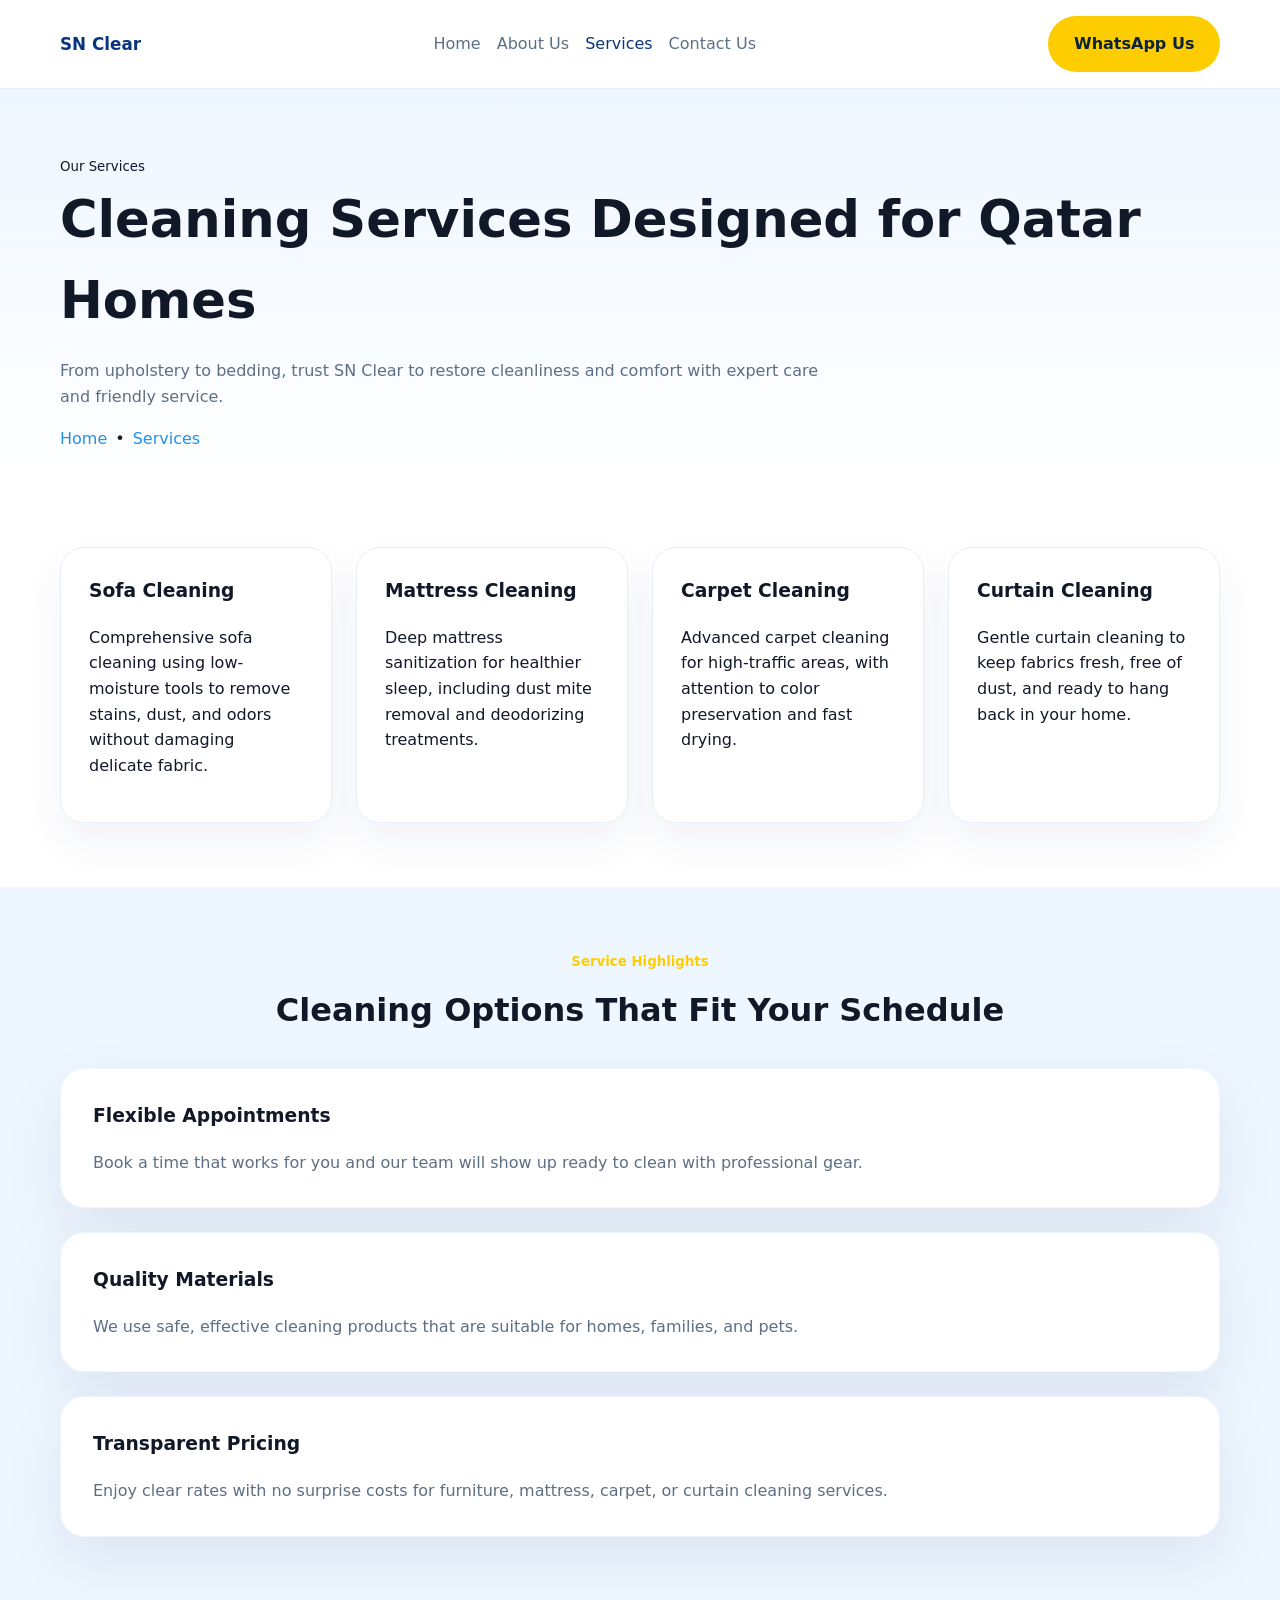
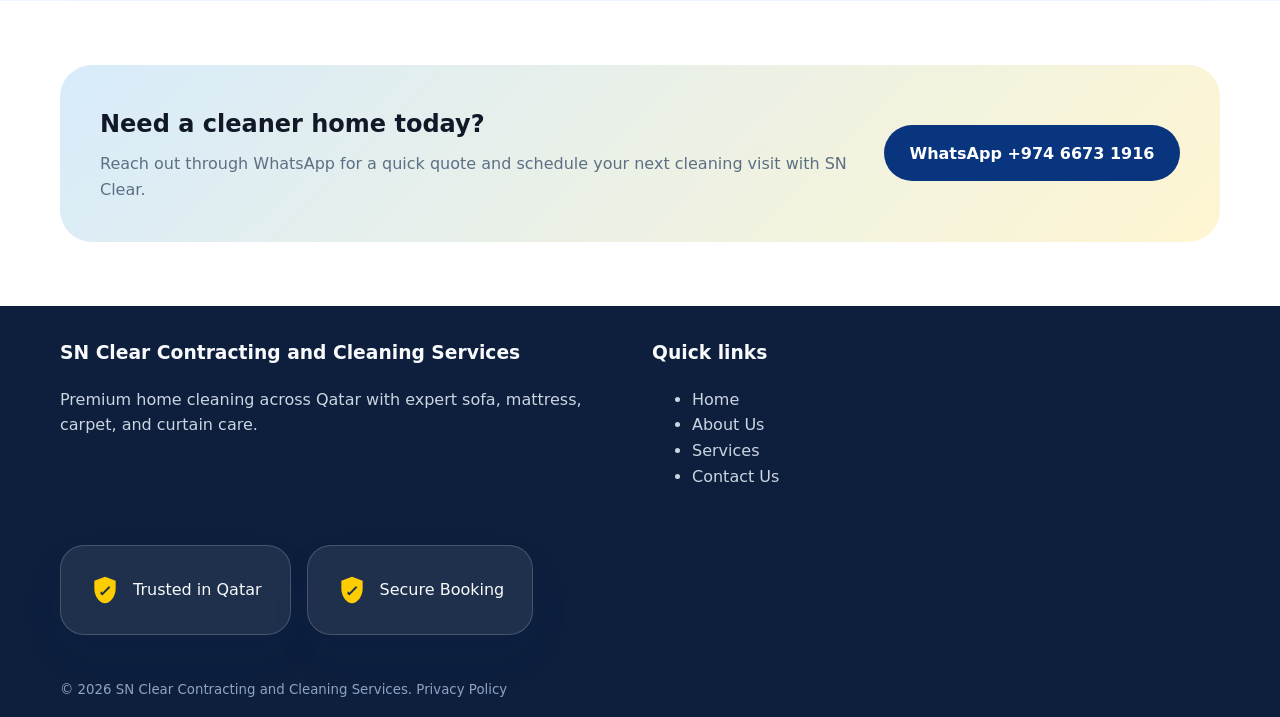
==== services.html @ ebb27ec4 "Add files via upload" ====
<!DOCTYPE html>
<html lang="en">
<head>
  <meta charset="UTF-8" />
  <meta name="viewport" content="width=device-width, initial-scale=1.0" />
  <title>Services | SN Clear Contracting and Cleaning Services</title>
  <link rel="stylesheet" href="styles.css" />
</head>
<body>
  <header>
    <div class="container navbar">
      <a class="logo" href="index.html">SN Clear</a>
      <nav>
        <ul>
          <li><a href="index.html">Home</a></li>
          <li><a href="about.html">About Us</a></li>
          <li><a class="active" href="services.html">Services</a></li>
          <li><a href="contact.html">Contact Us</a></li>
        </ul>
      </nav>
      <a class="button" href="https://wa.me/97466731916" target="_blank" rel="noreferrer">WhatsApp Us</a>
    </div>
  </header>

  <main>
    <section class="page-header">
      <div class="container">
        <small>Our Services</small>
        <h1>Cleaning Services Designed for Qatar Homes</h1>
        <p>From upholstery to bedding, trust SN Clear to restore cleanliness and comfort with expert care and friendly service.</p>
        <div class="page-nav">
          <a href="index.html">Home</a>
          <span>•</span>
          <a href="services.html">Services</a>
        </div>
      </div>
    </section>

    <section class="section">
      <div class="container cards services-list">
        <article class="service-card">
          <h3>Sofa Cleaning</h3>
          <p>Comprehensive sofa cleaning using low-moisture tools to remove stains, dust, and odors without damaging delicate fabric.</p>
        </article>
        <article class="service-card">
          <h3>Mattress Cleaning</h3>
          <p>Deep mattress sanitization for healthier sleep, including dust mite removal and deodorizing treatments.</p>
        </article>
        <article class="service-card">
          <h3>Carpet Cleaning</h3>
          <p>Advanced carpet cleaning for high-traffic areas, with attention to color preservation and fast drying.</p>
        </article>
        <article class="service-card">
          <h3>Curtain Cleaning</h3>
          <p>Gentle curtain cleaning to keep fabrics fresh, free of dust, and ready to hang back in your home.</p>
        </article>
      </div>
    </section>

    <section class="section" style="background: #eef6ff;">
      <div class="container section-heading">
        <small>Service Highlights</small>
        <h2>Cleaning Options That Fit Your Schedule</h2>
      </div>
      <div class="container cards">
        <article class="card">
          <h3>Flexible Appointments</h3>
          <p>Book a time that works for you and our team will show up ready to clean with professional gear.</p>
        </article>
        <article class="card">
          <h3>Quality Materials</h3>
          <p>We use safe, effective cleaning products that are suitable for homes, families, and pets.</p>
        </article>
        <article class="card">
          <h3>Transparent Pricing</h3>
          <p>Enjoy clear rates with no surprise costs for furniture, mattress, carpet, or curtain cleaning services.</p>
        </article>
      </div>
    </section>

    <section class="section">
      <div class="container cta-block">
        <div>
          <h2>Need a cleaner home today?</h2>
          <p>Reach out through WhatsApp for a quick quote and schedule your next cleaning visit with SN Clear.</p>
        </div>
        <a class="button" href="https://wa.me/97466731916" target="_blank" rel="noreferrer">WhatsApp +974 6673 1916</a>
      </div>
    </section>
  </main>

  <footer>
    <div class="container footer-top">
      <div class="footer-grid">
        <div>
          <h3>SN Clear Contracting and Cleaning Services</h3>
          <p>Premium home cleaning across Qatar with expert sofa, mattress, carpet, and curtain care.</p>
        </div>
        <div>
          <h3>Quick links</h3>
          <ul>
            <li><a href="index.html">Home</a></li>
            <li><a href="about.html">About Us</a></li>
            <li><a href="services.html">Services</a></li>
            <li><a href="contact.html">Contact Us</a></li>
          </ul>
        </div>
      </div>
      <div class="footer-badges">
        <div class="trust-card">
          <svg viewBox="0 0 24 24" aria-hidden="true"><path d="M12 2L4 5v6c0 5.55 3.84 10.74 8 11 4.16-.26 8-5.45 8-11V5l-8-3zm3.59 8.59L10 16.17l-1.59-1.58L9 13l1 1 4.59-4.59L16 9.59z"></path></svg>
          <span>Trusted in Qatar</span>
        </div>
        <div class="trust-card">
          <svg viewBox="0 0 24 24" aria-hidden="true"><path d="M12 2L4 5v6c0 5.55 3.84 10.74 8 11 4.16-.26 8-5.45 8-11V5l-8-3zm3.59 8.59L10 16.17l-1.59-1.58L9 13l1 1 4.59-4.59L16 9.59z"></path></svg>
          <span>Secure Booking</span>
        </div>
      </div>
      <small>© 2026 SN Clear Contracting and Cleaning Services. <a href="privacy-policy.html">Privacy Policy</a></small>
    </div>
  </footer>
</body>
</html>
---- styles.css ----
/* Shared styles for SN Clear Contracting and Cleaning Services */
:root {
  --primary: #2391e6;
  --accent: #fdcd02;
  --dark: #09357e;
  --light: #f9fbff;
  --muted: #5d6f84;
  --shadow: rgba(3, 53, 126, 0.15);
}

* {
  box-sizing: border-box;
}

body {
  margin: 0;
  font-family: Inter, system-ui, -apple-system, BlinkMacSystemFont, "Segoe UI", sans-serif;
  color: #111827;
  background: #fff;
  line-height: 1.6;
}

a {
  color: inherit;
  text-decoration: none;
}

img {
  max-width: 100%;
  display: block;
}

button,
input,
textarea {
  font: inherit;
}

.container {
  width: min(1160px, calc(100% - 2rem));
  margin: 0 auto;
}

header {
  position: sticky;
  top: 0;
  z-index: 10;
  background: rgba(255,255,255,0.95);
  backdrop-filter: blur(10px);
  border-bottom: 1px solid #e6edf9;
}

.navbar {
  display: flex;
  align-items: center;
  justify-content: space-between;
  gap: 1rem;
  padding: 1rem 0;
}

.logo {
  font-weight: 700;
  color: var(--dark);
  font-size: 1.05rem;
}

nav ul {
  margin: 0;
  padding: 0;
  list-style: none;
  display: flex;
  flex-wrap: wrap;
  gap: 1rem;
  align-items: center;
}

nav a {
  color: var(--muted);
  transition: color 0.2s ease;
}

nav a:hover,
nav a.active {
  color: var(--dark);
}

.hero {
  min-height: 80vh;
  display: grid;
  place-items: center;
  color: white;
  text-align: center;
  padding: 4rem 1rem;
  background: linear-gradient(180deg, rgba(3,53,126,0.8), rgba(35,145,230,0.72)),
    url('/src/img/banner.webp') center/cover no-repeat;
}

.hero h1 {
  font-size: clamp(2.5rem, 5vw, 4.5rem);
  margin: 0;
  letter-spacing: -0.04em;
}

.hero p {
  max-width: 680px;
  margin: 1.5rem auto 2rem;
  font-size: 1.1rem;
  color: rgba(255,255,255,0.92);
}

.hero .hero-actions {
  display: flex;
  flex-wrap: wrap;
  justify-content: center;
  gap: 1rem;
}

.button,
.link-button {
  border: none;
  padding: 0.95rem 1.6rem;
  border-radius: 999px;
  font-weight: 600;
  cursor: pointer;
  transition: transform 0.2s ease, box-shadow 0.2s ease;
}

.button {
  background: var(--accent);
  color: #09243a;
}

.button:hover,
.link-button:hover {
  transform: translateY(-2px);
}

.link-button {
  background: rgba(255,255,255,0.18);
  color: #fff;
  border: 1px solid rgba(255,255,255,0.42);
}

.section {
  padding: 4rem 0;
}

.section-heading {
  text-align: center;
  margin-bottom: 2rem;
}

.section-heading small {
  display: block;
  color: var(--accent);
  font-weight: 700;
  margin-bottom: 0.75rem;
}

.section-heading h2 {
  margin: 0;
  font-size: clamp(2rem, 2.5vw, 2.9rem);
}

.cards {
  display: grid;
  gap: 1.5rem;
}

.card {
  background: #fff;
  border-radius: 24px;
  box-shadow: 0 24px 60px rgba(8, 40, 79, 0.08);
  padding: 2rem;
  border: 1px solid #eef5ff;
}

.card h3 {
  margin-top: 0;
}

.card p {
  margin: 1rem 0 0;
  color: var(--muted);
}
article.service-card img {
    height: 150px;
    width: 100%;
    object-fit: cover;
}
.overview-grid,
.testimonials-grid,
.values-grid,
.contact-grid {
  display: grid;
  gap: 1.5rem;
}

.overview-grid {
  grid-template-columns: repeat(3, minmax(220px, 1fr));
}

.overview-card {
  background: linear-gradient(180deg, #fff, #f8fafc);
  border-radius: 24px;
  padding: 2rem;
  border: 1px solid #dde7f3;
  text-align: center;
}

.overview-card strong {
  display: block;
  font-size: 2rem;
  color: var(--dark);
}

.overview-card span {
  display: block;
  margin-top: 0.5rem;
  color: var(--muted);
}

.services-list,
.testimonials-grid {
  grid-template-columns: repeat(auto-fit, minmax(240px, 1fr));
}

.service-card,
.testimonial-card,
.trust-card {
  border-radius: 24px;
  padding: 1.75rem;
  background: #fff;
  border: 1px solid #e8effb;
  box-shadow: 0 20px 45px rgba(16, 59, 114, 0.06);
  transition: box-shadow 0.2s ease, transform 0.2s ease;
}
.service-card:hover, .testimonial-card:hover, .trust-card:hover {
    box-shadow: 7px 16px 13px rgba(16, 59, 114, 0.06);
}
.service-card h3,
.testimonial-card h3,
.trust-card h3 {
  margin-top: 0;
}

.testimonial-card p {
  color: var(--muted);
}

.testimonial-author {
  display: flex;
  align-items: center;
  gap: 0.8rem;
  margin-top: 1.25rem;
}

.testimonial-author strong {
  display: block;
  color: var(--dark);
}

.cta-block {
  border-radius: 32px;
  padding: 2.5rem;
  background: linear-gradient(135deg, rgba(35,145,230,0.18), rgba(253,205,2,0.18));
  display: grid;
  gap: 1rem;
  align-items: center;
  justify-content: space-between;
  grid-template-columns: 1fr auto;
}

.cta-block h2 {
  margin: 0;
}

.cta-block p {
  margin: 0.5rem 0 0;
  color: var(--muted);
}

.cta-block .button {
  background: var(--dark);
  color: white;
}

footer {
  padding: 2rem 0 1rem;
  background: #0d1f3d;
  color: #f8fafc;
}

.footer-top {
  display: grid;
  gap: 1.5rem;
}

.footer-grid {
  display: grid;
  grid-template-columns: repeat(auto-fit, minmax(220px, 1fr));
  gap: 1.5rem;
}

.footer-grid h3 {
  margin-top: 0;
}

.footer-grid p,
.footer-grid a,
.footer-grid li {
  color: #cbd5e1;
}

.footer-grid a:hover {
  color: white;
}

.footer-badges {
  display: flex;
  flex-wrap: wrap;
  gap: 1rem;
  margin-top: 1rem;
}

.trust-card {
  display: inline-flex;
  align-items: center;
  gap: 0.75rem;
  background: rgba(255,255,255,0.08);
  border: 1px solid rgba(255,255,255,0.18);
}

.trust-card svg {
  width: 32px;
  height: 32px;
  fill: var(--accent);
}

footer small {
  display: block;
  margin-top: 1.25rem;
  color: #8ea3c4;
}

form {
  display: grid;
  gap: 1rem;
}

input,
textarea,
select {
  width: 100%;
  border: 1px solid #cfdcea;
  border-radius: 14px;
  padding: 0.95rem 1rem;
  background: #fff;
  color: #102a43;
}

select {
  appearance: none;
}

textarea {
  min-height: 160px;
  resize: vertical;
}

button.submit {
  width: fit-content;
  background: var(--primary);
  color: white;
}

.page-header {
  padding: 4rem 0 2rem;
  background: linear-gradient(180deg, #eef6ff 0%, #fff 100%);
}

.page-header h1 {
  margin: 0;
  font-size: clamp(2.4rem, 4vw, 3.6rem);
}

.page-header p {
  max-width: 760px;
  color: var(--muted);
}

.page-nav {
  margin-top: 1rem;
  display: flex;
  flex-wrap: wrap;
  gap: 0.5rem;
  align-items: center;
}

.page-nav a {
  color: var(--primary);
}

.badge {
  display: inline-flex;
  gap: 0.5rem;
  padding: 0.85rem 1rem;
  border-radius: 999px;
  background: #fff4d2;
  color: #8a5a00;
  font-weight: 700;
}

@media (max-width: 800px) {
  .navbar,
  .cta-block,
  .footer-top,
  .contact-grid {
    grid-template-columns: 1fr;
  }
  .hero {
    padding: 3rem 1rem;
  }
}

@media (max-width: 640px) {
  .hero {
    padding: 3rem 1rem;
  }
  nav ul {
    justify-content: center;
  }
  .overview-grid,
  .services-list,
  .testimonials-grid {
    grid-template-columns: 1fr;
  }
}
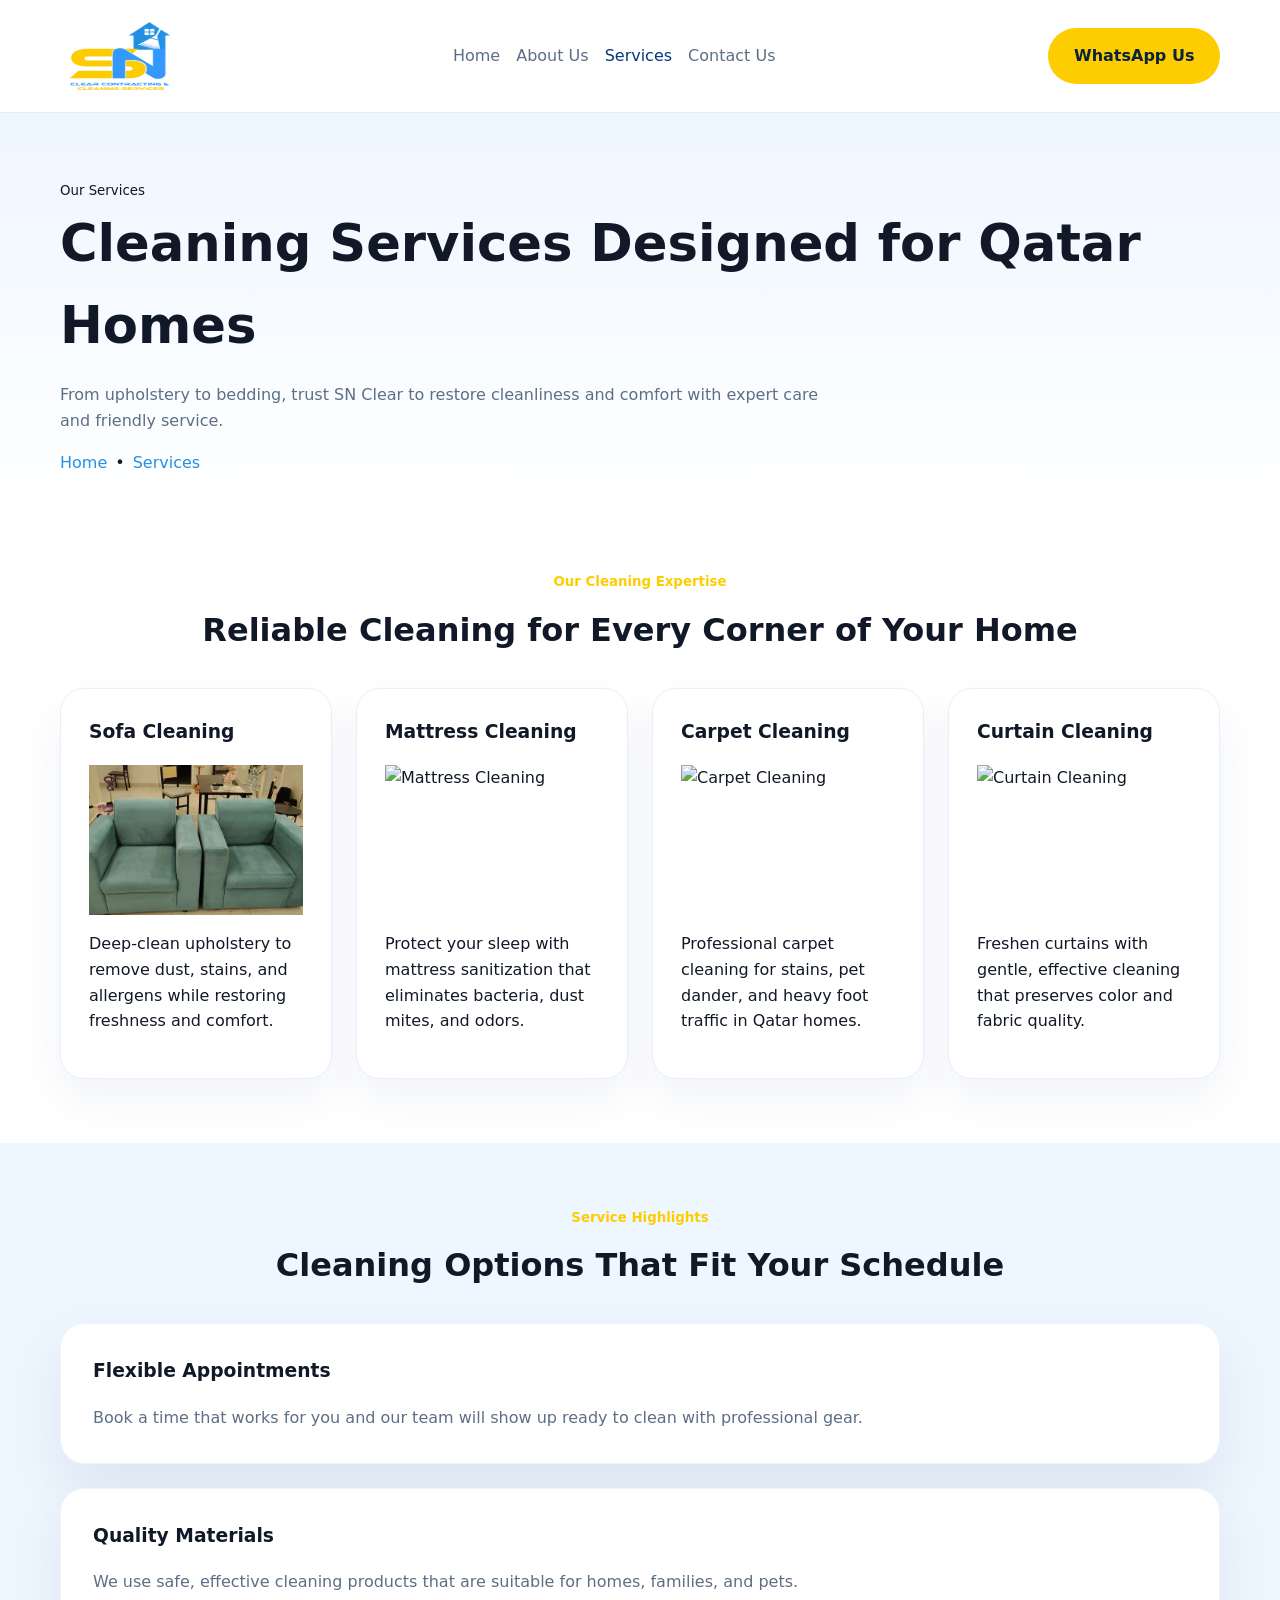
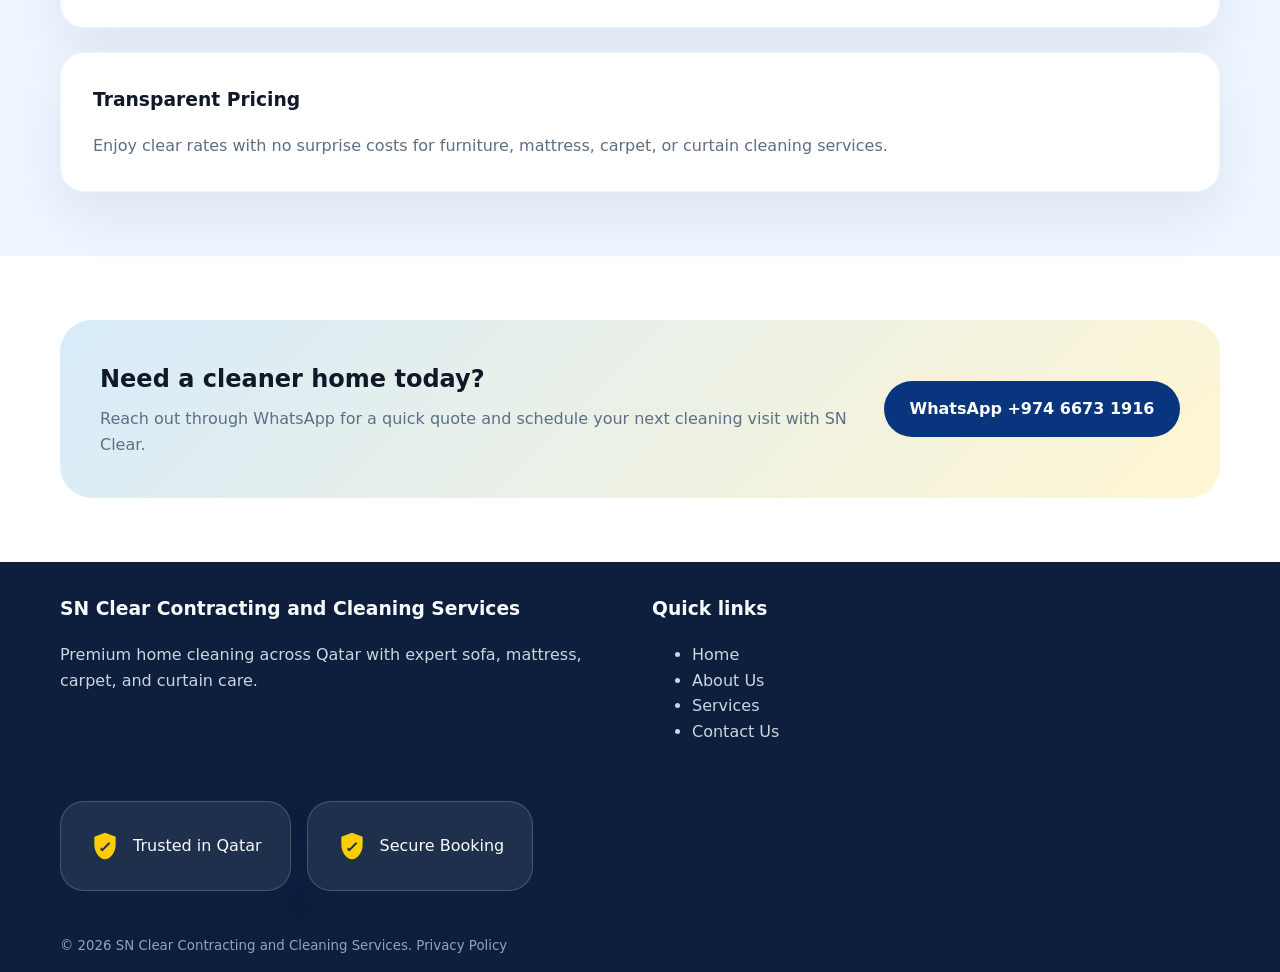
==== commit dda08872: "service" ====
--- a/services.html
+++ b/services.html
@@ -7,20 +7,7 @@
   <link rel="stylesheet" href="styles.css" />
 </head>
 <body>
-  <header>
-    <div class="container navbar">
-      <a class="logo" href="index.html">SN Clear</a>
-      <nav>
-        <ul>
-          <li><a href="index.html">Home</a></li>
-          <li><a href="about.html">About Us</a></li>
-          <li><a class="active" href="services.html">Services</a></li>
-          <li><a href="contact.html">Contact Us</a></li>
-        </ul>
-      </nav>
-      <a class="button" href="https://wa.me/97466731916" target="_blank" rel="noreferrer">WhatsApp Us</a>
-    </div>
-  </header>
+  <div id="site-header"></div>
 
   <main>
     <section class="page-header">
@@ -36,23 +23,31 @@
       </div>
     </section>
 
-    <section class="section">
+     <section class="section">
+      <div class="container section-heading">
+        <small>Our Cleaning Expertise</small>
+        <h2>Reliable Cleaning for Every Corner of Your Home</h2>
+      </div>
       <div class="container cards services-list">
         <article class="service-card">
           <h3>Sofa Cleaning</h3>
-          <p>Comprehensive sofa cleaning using low-moisture tools to remove stains, dust, and odors without damaging delicate fabric.</p>
+          <img src="./src/img/sofa-cleaning.webp" alt="Sofa Cleaning" />
+          <p>Deep-clean upholstery to remove dust, stains, and allergens while restoring freshness and comfort.</p>
         </article>
         <article class="service-card">
           <h3>Mattress Cleaning</h3>
-          <p>Deep mattress sanitization for healthier sleep, including dust mite removal and deodorizing treatments.</p>
+          <img src="./src/img/mattress-cleaning.webp" alt="Mattress Cleaning" />   
+          <p>Protect your sleep with mattress sanitization that eliminates bacteria, dust mites, and odors.</p>
         </article>
         <article class="service-card">
           <h3>Carpet Cleaning</h3>
-          <p>Advanced carpet cleaning for high-traffic areas, with attention to color preservation and fast drying.</p>
+          <img src="./src/img/carpet-cleaning.webp" alt="Carpet Cleaning" />
+          <p>Professional carpet cleaning for stains, pet dander, and heavy foot traffic in Qatar homes.</p>
         </article>
         <article class="service-card">
           <h3>Curtain Cleaning</h3>
-          <p>Gentle curtain cleaning to keep fabrics fresh, free of dust, and ready to hang back in your home.</p>
+          <img src="./src/img/curtain-cleaning.webp" alt="Curtain Cleaning" />
+          <p>Freshen curtains with gentle, effective cleaning that preserves color and fabric quality.</p>
         </article>
       </div>
     </section>
@@ -89,35 +84,7 @@
     </section>
   </main>
 
-  <footer>
-    <div class="container footer-top">
-      <div class="footer-grid">
-        <div>
-          <h3>SN Clear Contracting and Cleaning Services</h3>
-          <p>Premium home cleaning across Qatar with expert sofa, mattress, carpet, and curtain care.</p>
-        </div>
-        <div>
-          <h3>Quick links</h3>
-          <ul>
-            <li><a href="index.html">Home</a></li>
-            <li><a href="about.html">About Us</a></li>
-            <li><a href="services.html">Services</a></li>
-            <li><a href="contact.html">Contact Us</a></li>
-          </ul>
-        </div>
-      </div>
-      <div class="footer-badges">
-        <div class="trust-card">
-          <svg viewBox="0 0 24 24" aria-hidden="true"><path d="M12 2L4 5v6c0 5.55 3.84 10.74 8 11 4.16-.26 8-5.45 8-11V5l-8-3zm3.59 8.59L10 16.17l-1.59-1.58L9 13l1 1 4.59-4.59L16 9.59z"></path></svg>
-          <span>Trusted in Qatar</span>
-        </div>
-        <div class="trust-card">
-          <svg viewBox="0 0 24 24" aria-hidden="true"><path d="M12 2L4 5v6c0 5.55 3.84 10.74 8 11 4.16-.26 8-5.45 8-11V5l-8-3zm3.59 8.59L10 16.17l-1.59-1.58L9 13l1 1 4.59-4.59L16 9.59z"></path></svg>
-          <span>Secure Booking</span>
-        </div>
-      </div>
-      <small>© 2026 SN Clear Contracting and Cleaning Services. <a href="privacy-policy.html">Privacy Policy</a></small>
-    </div>
-  </footer>
+  <div id="site-footer"></div>
+  <script src="components.js"></script>
 </body>
 </html>
